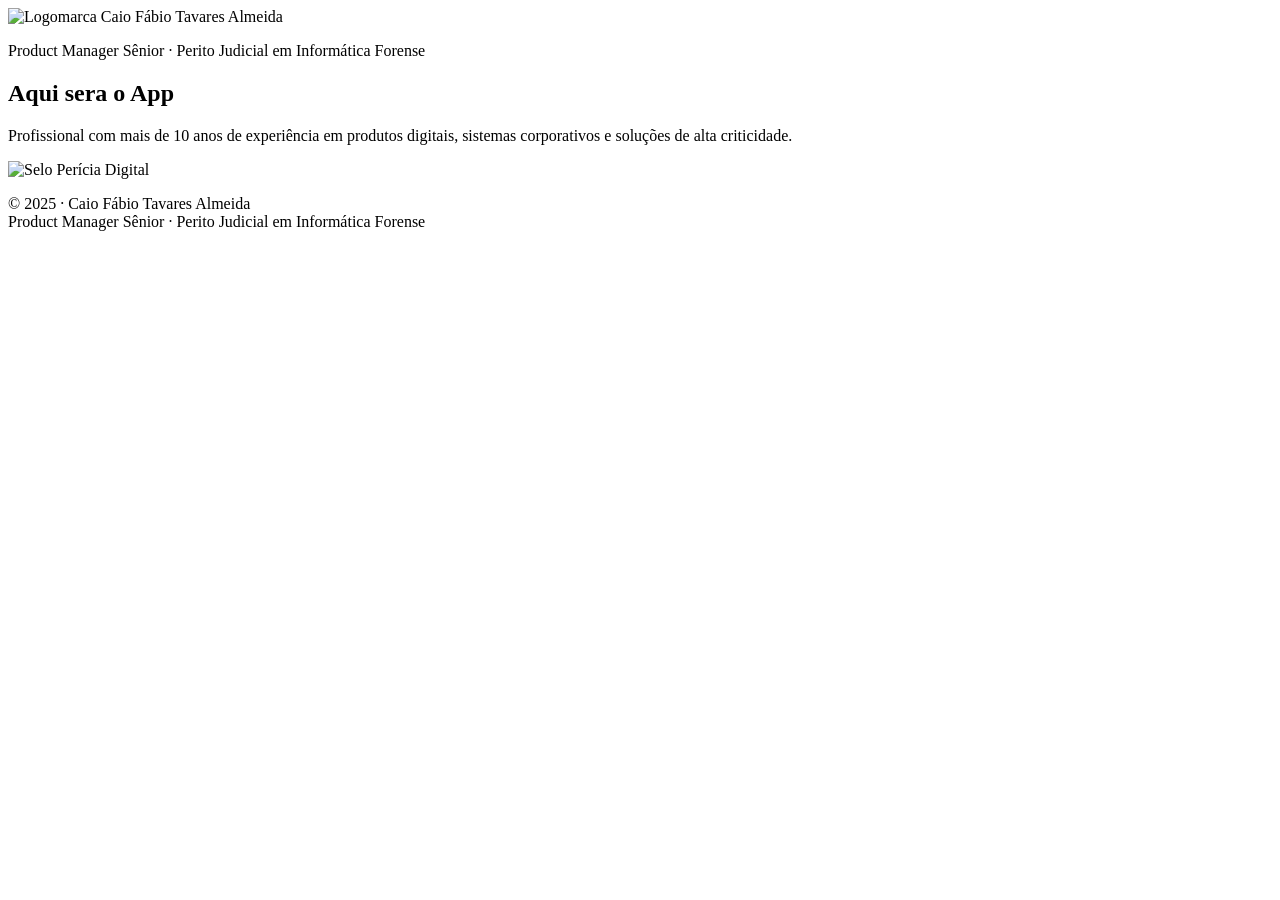
==== index.html @ 5c1fbeb7 "Test automatic deploy" ====
<!DOCTYPE html>
<html lang="pt-BR">
<head>
  <meta charset="UTF-8" />
  <meta name="viewport" content="width=device-width, initial-scale=1" />

  <title>Caio Fábio Tavares Almeida | Product Manager & Perito Digital</title>

  <meta name="description" content="Product Manager Sênior e Perito Judicial em Informática Forense. Especialista em produtos digitais, perícia técnica e análise de evidências digitais." />
  <meta name="author" content="Caio Fábio Tavares Almeida" />

  <!-- SEO -->
  <meta name="robots" content="index, follow" />
  <link rel="canonical" href="https://site.caiotavs.com/" />

  <!-- Open Graph -->
  <meta property="og:title" content="Caio Fábio Tavares Almeida" />
  <meta property="og:description" content="Product Manager Sênior e Perito Judicial em Informática Forense." />
  <meta property="og:type" content="website" />
  <meta property="og:url" content="https://site.caiotavs.com/" />
  <meta property="og:image" content="https://site.caiotavs.com/assets/logo.png" />

  <link rel="icon" href="assets/logo.png" />
</head>

<body>

<header class="header">
  <img src="assets/logo.png" alt="Logomarca Caio Fábio Tavares Almeida" width="160" />
  <p class="subtitle">
    Product Manager Sênior · Perito Judicial em Informática Forense
  </p>
</header>

<main class="content">

  <section>
    <h1>Aqui sera o App</h1>
    <p>
      Profissional com mais de 10 anos de experiência em produtos digitais,
      sistemas corporativos e soluções de alta criticidade.
    </p>
  </section>

</main>

<footer class="footer">
  <img src="assets/selo.png" alt="Selo Perícia Digital" width="120" />
  <p>
    © 2025 · Caio Fábio Tavares Almeida<br />
    Product Manager Sênior · Perito Judicial em Informática Forense
  </p>
</footer>

</body>
</html>
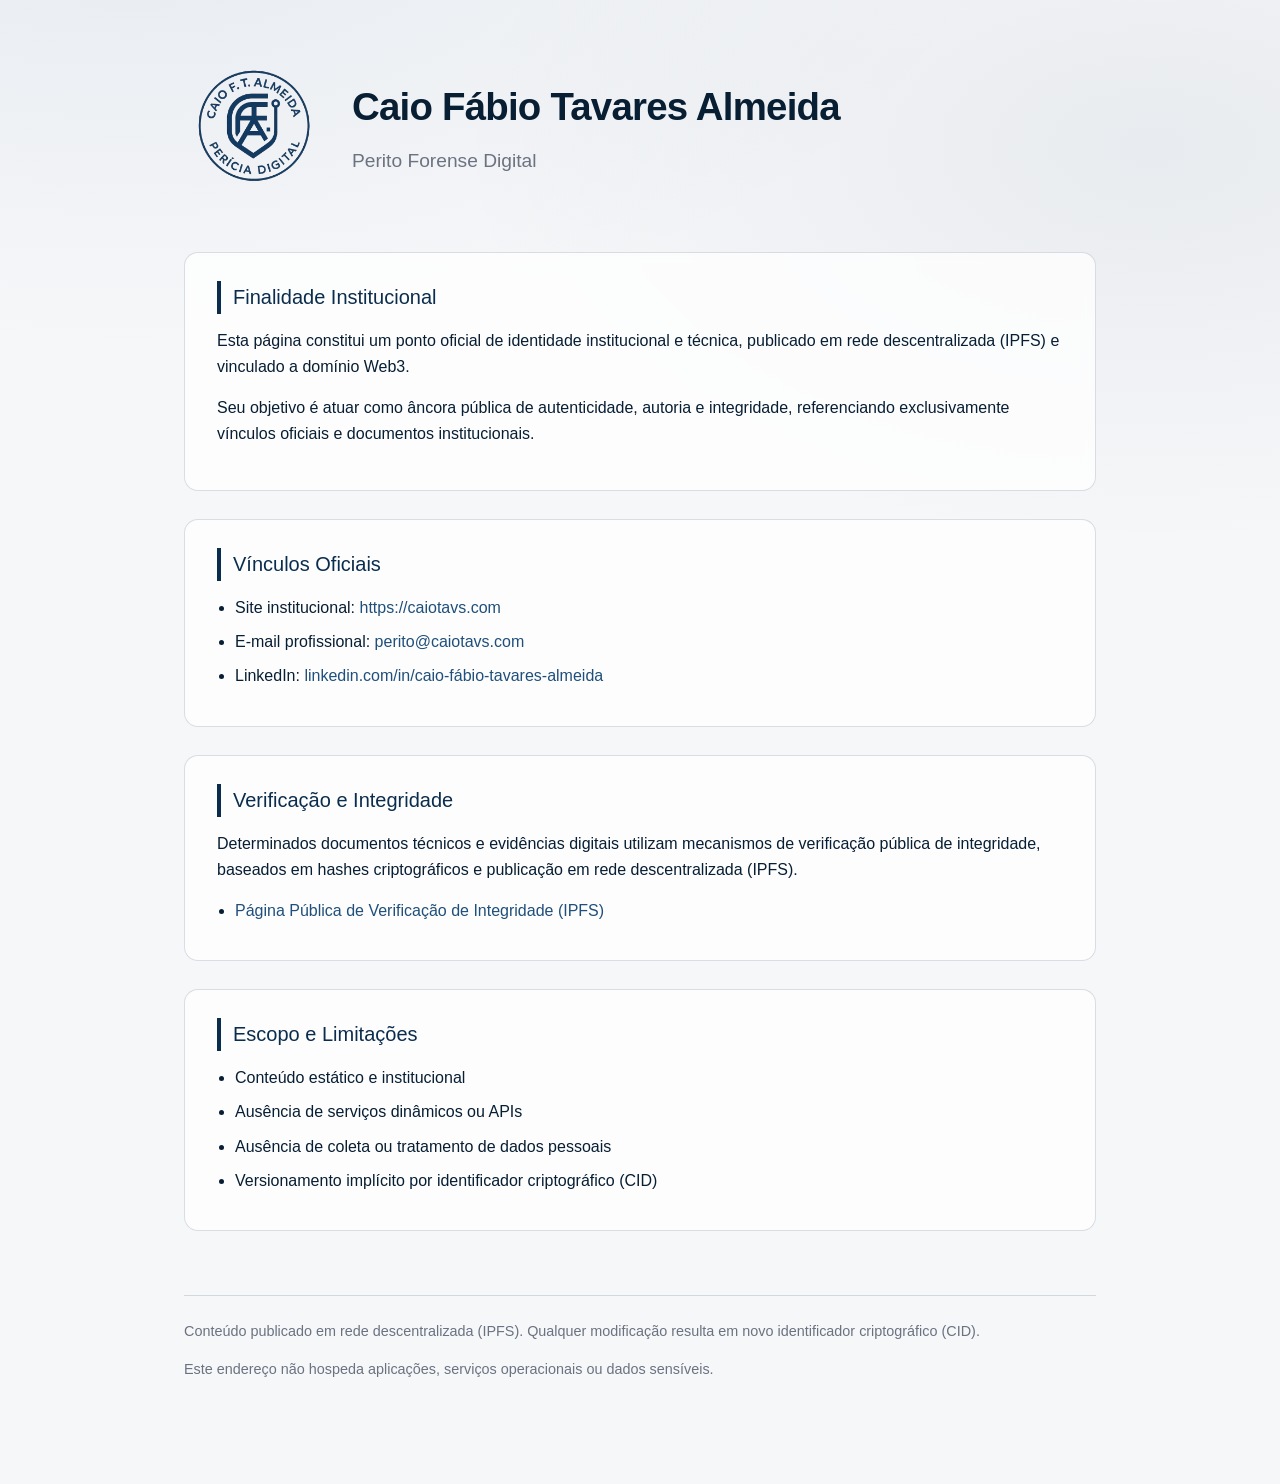
==== commit 10cd14a2: "Retomando roadmap com gemma4:latest via Ollama local" ====
--- a/index.html
+++ b/index.html
@@ -2,55 +2,219 @@
 <html lang="pt-BR">
 <head>
   <meta charset="UTF-8" />
-  <meta name="viewport" content="width=device-width, initial-scale=1" />
-
-  <title>Caio Fábio Tavares Almeida | Product Manager & Perito Digital</title>
-
-  <meta name="description" content="Product Manager Sênior e Perito Judicial em Informática Forense. Especialista em produtos digitais, perícia técnica e análise de evidências digitais." />
-  <meta name="author" content="Caio Fábio Tavares Almeida" />
-
-  <!-- SEO -->
-  <meta name="robots" content="index, follow" />
-  <link rel="canonical" href="https://site.caiotavs.com/" />
-
-  <!-- Open Graph -->
-  <meta property="og:title" content="Caio Fábio Tavares Almeida" />
-  <meta property="og:description" content="Product Manager Sênior e Perito Judicial em Informática Forense." />
-  <meta property="og:type" content="website" />
-  <meta property="og:url" content="https://site.caiotavs.com/" />
-  <meta property="og:image" content="https://site.caiotavs.com/assets/logo.png" />
-
-  <link rel="icon" href="assets/logo.png" />
+  <title>Caio Fábio Tavares Almeida · Identidade Institucional</title>
+  <meta name="description" content="Identidade institucional e técnica publicada em IPFS" />
+  <meta name="viewport" content="width=device-width, initial-scale=1.0" />
+
+  <style>
+    :root {
+      --bg-main: #f6f7f9;
+      --bg-card: rgba(255, 255, 255, 0.75);
+      --border-soft: rgba(11, 45, 77, 0.15);
+
+      --text-main: #071e33;
+      --text-muted: #6b7280;
+
+      --accent-primary: #0b2d4d;
+      --accent-secondary: #1f4f7a;
+    }
+
+    * {
+      box-sizing: border-box;
+    }
+
+    body {
+      margin: 0;
+      background:
+        radial-gradient(900px 500px at 10% -10%, rgba(31,79,122,0.08), transparent),
+        radial-gradient(700px 400px at 90% 10%, rgba(11,45,77,0.06), transparent),
+        var(--bg-main);
+      font-family: -apple-system, BlinkMacSystemFont, "Segoe UI", Roboto, Arial, sans-serif;
+      color: var(--text-main);
+      line-height: 1.65;
+    }
+
+    .container {
+      max-width: 960px;
+      margin: 0 auto;
+      padding: 56px 24px 88px;
+    }
+
+    header {
+      display: flex;
+      align-items: center;
+      gap: 28px;
+      margin-bottom: 56px;
+    }
+
+    header img {
+      width: 140px;
+      height: auto;
+    }
+
+    header h1 {
+      margin: 0;
+      font-size: 2.4rem;
+      font-weight: 600;
+      letter-spacing: -0.02em;
+    }
+
+    header h2 {
+      margin: 6px 0 0;
+      font-size: 1.2rem;
+      font-weight: 400;
+      color: var(--text-muted);
+    }
+
+    section {
+      background: var(--bg-card);
+      border: 1px solid var(--border-soft);
+      border-radius: 14px;
+      padding: 28px 32px;
+      margin-bottom: 28px;
+      backdrop-filter: blur(6px);
+    }
+
+    section h3 {
+      margin-top: 0;
+      margin-bottom: 14px;
+      font-size: 1.25rem;
+      font-weight: 500;
+      color: var(--accent-primary);
+      border-left: 4px solid var(--accent-primary);
+      padding-left: 12px;
+    }
+
+    p {
+      margin: 0 0 14px;
+    }
+
+    ul {
+      margin: 10px 0 0 18px;
+      padding: 0;
+    }
+
+    li {
+      margin-bottom: 8px;
+    }
+
+    a {
+      color: var(--accent-secondary);
+      text-decoration: none;
+    }
+
+    a:hover {
+      text-decoration: underline;
+    }
+
+    footer {
+      margin-top: 64px;
+      padding-top: 24px;
+      border-top: 1px solid var(--border-soft);
+      font-size: 0.9rem;
+      color: var(--text-muted);
+    }
+
+    @media (max-width: 720px) {
+      header {
+        flex-direction: column;
+        align-items: flex-start;
+      }
+
+      header img {
+        width: 120px;
+      }
+
+      header h1 {
+        font-size: 2rem;
+      }
+    }
+  </style>
 </head>
 
 <body>
-
-<header class="header">
-  <img src="assets/logo.png" alt="Logomarca Caio Fábio Tavares Almeida" width="160" />
-  <p class="subtitle">
-    Product Manager Sênior · Perito Judicial em Informática Forense
-  </p>
-</header>
-
-<main class="content">
-
-  <section>
-    <h1>Aqui sera o App</h1>
-    <p>
-      Profissional com mais de 10 anos de experiência em produtos digitais,
-      sistemas corporativos e soluções de alta criticidade.
-    </p>
-  </section>
-
-</main>
-
-<footer class="footer">
-  <img src="assets/selo.png" alt="Selo Perícia Digital" width="120" />
-  <p>
-    © 2025 · Caio Fábio Tavares Almeida<br />
-    Product Manager Sênior · Perito Judicial em Informática Forense
-  </p>
-</footer>
-
+  <div class="container">
+
+    <header>
+      <img src="assets/selo.png" alt="Logomarca institucional" />
+      <div>
+        <h1>Caio Fábio Tavares Almeida</h1>
+        <h2>Perito Forense Digital</h2>
+      </div>
+    </header>
+
+    <section>
+      <h3>Finalidade Institucional</h3>
+      <p>
+        Esta página constitui um ponto oficial de identidade institucional e técnica,
+        publicado em rede descentralizada (IPFS) e vinculado a domínio Web3.
+      </p>
+      <p>
+        Seu objetivo é atuar como âncora pública de autenticidade, autoria e integridade,
+        referenciando exclusivamente vínculos oficiais e documentos institucionais.
+      </p>
+    </section>
+
+    <section>
+      <h3>Vínculos Oficiais</h3>
+      <ul>
+        <li>
+          Site institucional:
+          <a href="https://caiotavs.com" target="_blank" rel="noopener">
+            https://caiotavs.com
+          </a>
+        </li>
+        <li>
+          E-mail profissional:
+          <a href="mailto:perito@caiotavs.com">perito@caiotavs.com</a>
+        </li>
+        <li>
+          LinkedIn:
+          <a href="https://www.linkedin.com/in/caio-fábio-tavares-almeida"
+             target="_blank" rel="noopener">
+            linkedin.com/in/caio-fábio-tavares-almeida
+          </a>
+        </li>
+      </ul>
+    </section>
+
+    <section>
+      <h3>Verificação e Integridade</h3>
+      <p>
+        Determinados documentos técnicos e evidências digitais utilizam mecanismos
+        de verificação pública de integridade, baseados em hashes criptográficos
+        e publicação em rede descentralizada (IPFS).
+      </p>
+      <ul>
+        <li>
+          <a href="https://ipfs.io/ipfs/bafybeih4fcbo4nqgxlpvokhuh5slqvpcifnj53nvmd254fzbj4ix726d4m/"
+             target="_blank" rel="noopener">
+            Página Pública de Verificação de Integridade (IPFS)
+          </a>
+        </li>
+      </ul>
+    </section>
+
+    <section>
+      <h3>Escopo e Limitações</h3>
+      <ul>
+        <li>Conteúdo estático e institucional</li>
+        <li>Ausência de serviços dinâmicos ou APIs</li>
+        <li>Ausência de coleta ou tratamento de dados pessoais</li>
+        <li>Versionamento implícito por identificador criptográfico (CID)</li>
+      </ul>
+    </section>
+
+    <footer>
+      <p>
+        Conteúdo publicado em rede descentralizada (IPFS).
+        Qualquer modificação resulta em novo identificador criptográfico (CID).
+      </p>
+      <p>
+        Este endereço não hospeda aplicações, serviços operacionais ou dados sensíveis.
+      </p>
+    </footer>
+
+  </div>
 </body>
 </html>
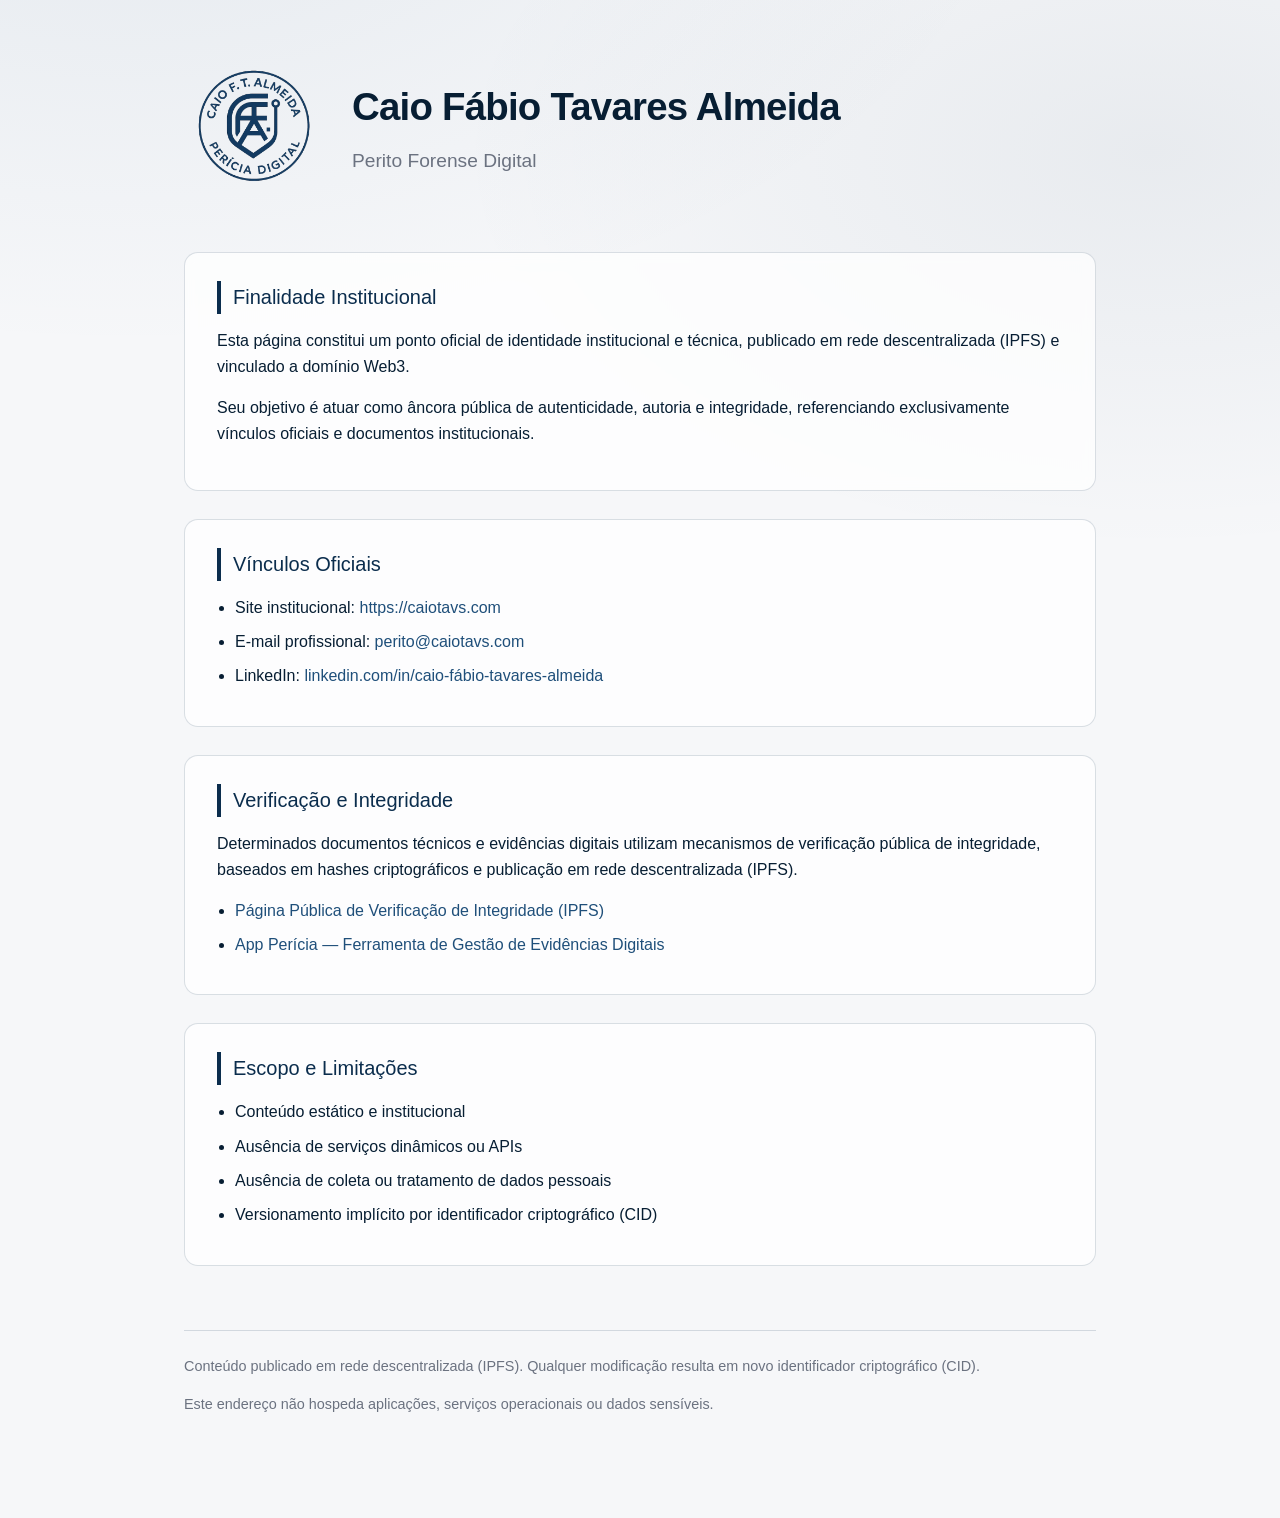
==== commit 4b32db52: "refactor: integrar navegação categorizada e páginas institucionais - Adicionar sidebar com categoria" ====
--- a/index.html
+++ b/index.html
@@ -192,6 +192,11 @@
             Página Pública de Verificação de Integridade (IPFS)
           </a>
         </li>
+        <li>
+          <a href="site/index.html">
+            App Perícia — Ferramenta de Gestão de Evidências Digitais
+          </a>
+        </li>
       </ul>
     </section>
 
